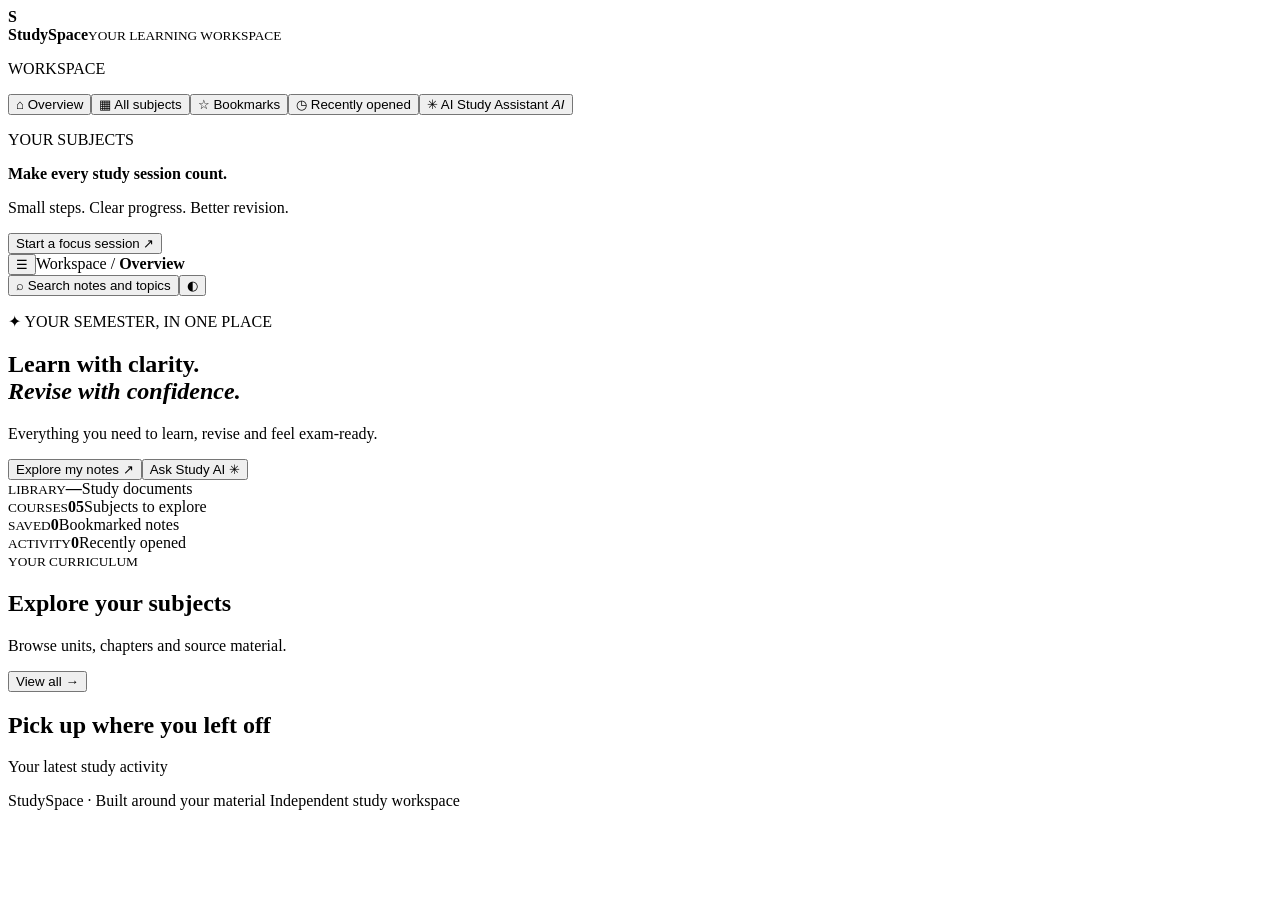
==== index.html @ e9e1cd6d "Add StudySpace responsive app shell" ====
<!doctype html>
<html lang="en"><head><meta charset="utf-8"><meta name="viewport" content="width=device-width,initial-scale=1"><meta name="theme-color" content="#f6f7fb"><meta name="description" content="A focused study space for college notes, revision and AI-assisted learning."><title>StudySpace — Your learning workspace</title><link rel="preconnect" href="https://fonts.googleapis.com"><link href="https://fonts.googleapis.com/css2?family=DM+Sans:wght@400;500;600;700&family=Manrope:wght@400;500;600;700;800&display=swap" rel="stylesheet"><link rel="stylesheet" href="/styles.css"></head><body><aside class="sidebar" id="sidebar"><div class="brand"><b class="logo">S</b><div><strong>StudySpace</strong><small>YOUR LEARNING WORKSPACE</small></div></div><p class="label">WORKSPACE</p><button data-view="home">⌂ Overview</button><button data-view="subjects">▦ All subjects</button><button data-view="bookmarks">☆ Bookmarks</button><button data-view="recent">◷ Recently opened</button><button data-view="assistant">✳ AI Study Assistant <i>AI</i></button><p class="label">YOUR SUBJECTS</p><nav id="subjectNav"></nav><div class="side-bottom"><strong>Make every study session count.</strong><p>Small steps. Clear progress. Better revision.</p><button id="focusStart">Start a focus session ↗</button></div></aside><main><header><button id="menu">☰</button><span>Workspace / <b id="crumb">Overview</b></span><div><button id="searchTrigger">⌕ Search notes and topics</button><button id="theme">◐</button></div></header><div class="wrap"><section id="home"><p class="eyebrow">✦ YOUR SEMESTER, IN ONE PLACE</p><h1>Learn with clarity.<br><em>Revise with confidence.</em></h1><p class="muted">Everything you need to learn, revise and feel exam-ready.</p><div class="hero-actions"><button class="primary" data-view="subjects">Explore my notes ↗</button><button class="secondary" data-view="assistant">Ask Study AI ✳</button></div><div class="stats"><article><small>LIBRARY</small><strong id="docCount">—</strong><span>Study documents</span></article><article><small>COURSES</small><strong>05</strong><span>Subjects to explore</span></article><article><small>SAVED</small><strong id="bookmarkCount">0</strong><span>Bookmarked notes</span></article><article><small>ACTIVITY</small><strong id="recentCount">0</strong><span>Recently opened</span></article></div><div class="section-title"><div><small>YOUR CURRICULUM</small><h2>Explore your subjects</h2><p class="muted">Browse units, chapters and source material.</p></div><button data-view="subjects">View all →</button></div><div class="subjects" id="subjectGrid"></div><div class="section-title"><div><h2>Pick up where you left off</h2><p class="muted">Your latest study activity</p></div></div><div id="recentList" class="docs"></div></section><section id="dynamic" hidden></section><footer>StudySpace · Built around your material <span>Independent study workspace</span></footer></div></main><div id="modal" hidden><div class="modal"><input id="search" placeholder="Search subjects, notes, topics..."><button id="closeModal">Close</button><div id="results"></div></div></div><div id="reader" hidden><div class="reader-top"><b id="readerTitle">Document</b><a id="download" download>Download</a><button id="closeReader">×</button></div><iframe id="pdf" title="PDF reader"></iframe></div><div id="toast"></div><script src="/app.js" defer></script></body></html>
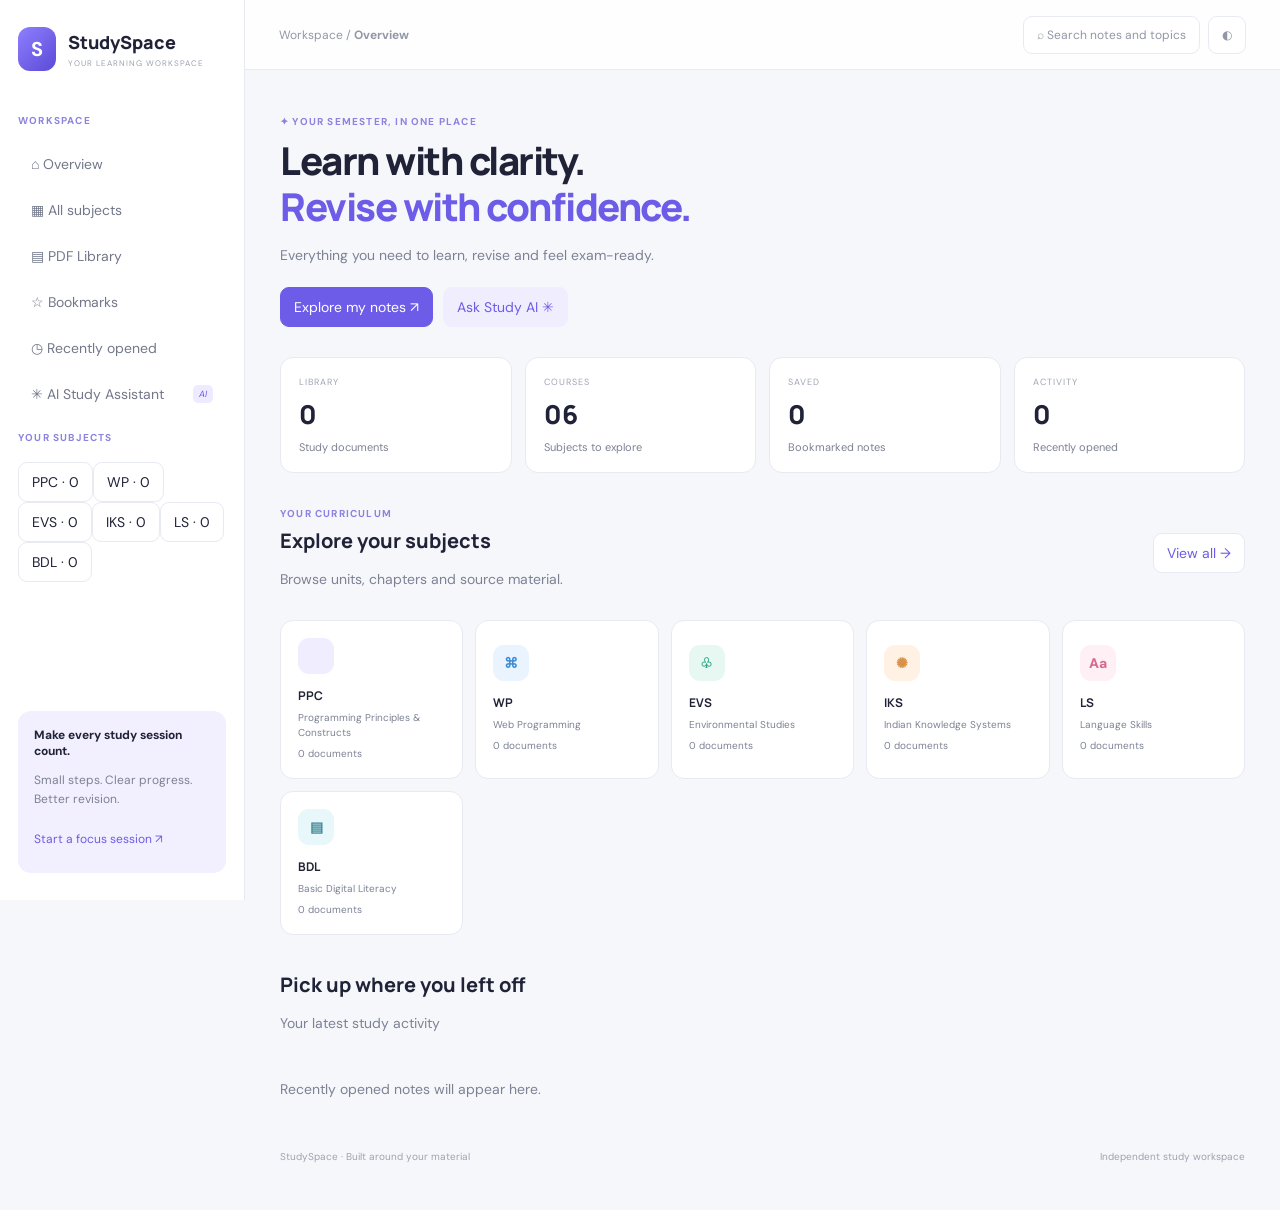
==== commit 2a030a7c: "Add PDF Library and BDL subject count" ====
--- a/index.html
+++ b/index.html
@@ -1,2 +1,2 @@
 <!doctype html>
-<html lang="en"><head><meta charset="utf-8"><meta name="viewport" content="width=device-width,initial-scale=1"><meta name="theme-color" content="#f6f7fb"><meta name="description" content="A focused study space for college notes, revision and AI-assisted learning."><title>StudySpace — Your learning workspace</title><link rel="preconnect" href="https://fonts.googleapis.com"><link href="https://fonts.googleapis.com/css2?family=DM+Sans:wght@400;500;600;700&family=Manrope:wght@400;500;600;700;800&display=swap" rel="stylesheet"><link rel="stylesheet" href="/styles.css"></head><body><aside class="sidebar" id="sidebar"><div class="brand"><b class="logo">S</b><div><strong>StudySpace</strong><small>YOUR LEARNING WORKSPACE</small></div></div><p class="label">WORKSPACE</p><button data-view="home">⌂ Overview</button><button data-view="subjects">▦ All subjects</button><button data-view="bookmarks">☆ Bookmarks</button><button data-view="recent">◷ Recently opened</button><button data-view="assistant">✳ AI Study Assistant <i>AI</i></button><p class="label">YOUR SUBJECTS</p><nav id="subjectNav"></nav><div class="side-bottom"><strong>Make every study session count.</strong><p>Small steps. Clear progress. Better revision.</p><button id="focusStart">Start a focus session ↗</button></div></aside><main><header><button id="menu">☰</button><span>Workspace / <b id="crumb">Overview</b></span><div><button id="searchTrigger">⌕ Search notes and topics</button><button id="theme">◐</button></div></header><div class="wrap"><section id="home"><p class="eyebrow">✦ YOUR SEMESTER, IN ONE PLACE</p><h1>Learn with clarity.<br><em>Revise with confidence.</em></h1><p class="muted">Everything you need to learn, revise and feel exam-ready.</p><div class="hero-actions"><button class="primary" data-view="subjects">Explore my notes ↗</button><button class="secondary" data-view="assistant">Ask Study AI ✳</button></div><div class="stats"><article><small>LIBRARY</small><strong id="docCount">—</strong><span>Study documents</span></article><article><small>COURSES</small><strong>05</strong><span>Subjects to explore</span></article><article><small>SAVED</small><strong id="bookmarkCount">0</strong><span>Bookmarked notes</span></article><article><small>ACTIVITY</small><strong id="recentCount">0</strong><span>Recently opened</span></article></div><div class="section-title"><div><small>YOUR CURRICULUM</small><h2>Explore your subjects</h2><p class="muted">Browse units, chapters and source material.</p></div><button data-view="subjects">View all →</button></div><div class="subjects" id="subjectGrid"></div><div class="section-title"><div><h2>Pick up where you left off</h2><p class="muted">Your latest study activity</p></div></div><div id="recentList" class="docs"></div></section><section id="dynamic" hidden></section><footer>StudySpace · Built around your material <span>Independent study workspace</span></footer></div></main><div id="modal" hidden><div class="modal"><input id="search" placeholder="Search subjects, notes, topics..."><button id="closeModal">Close</button><div id="results"></div></div></div><div id="reader" hidden><div class="reader-top"><b id="readerTitle">Document</b><a id="download" download>Download</a><button id="closeReader">×</button></div><iframe id="pdf" title="PDF reader"></iframe></div><div id="toast"></div><script src="/app.js" defer></script></body></html>+<html lang="en"><head><meta charset="utf-8"><meta name="viewport" content="width=device-width,initial-scale=1"><meta name="theme-color" content="#f6f7fb"><meta name="description" content="A focused study space for college notes, revision and AI-assisted learning."><title>StudySpace — Your learning workspace</title><link rel="preconnect" href="https://fonts.googleapis.com"><link href="https://fonts.googleapis.com/css2?family=DM+Sans:wght@400;500;600;700&family=Manrope:wght@400;500;600;700;800&display=swap" rel="stylesheet"><link rel="stylesheet" href="/styles.css"></head><body><aside class="sidebar" id="sidebar"><div class="brand"><b class="logo">S</b><div><strong>StudySpace</strong><small>YOUR LEARNING WORKSPACE</small></div></div><p class="label">WORKSPACE</p><button data-view="home">⌂ Overview</button><button data-view="subjects">▦ All subjects</button><button data-view="pdfs">▤ PDF Library</button><button data-view="bookmarks">☆ Bookmarks</button><button data-view="recent">◷ Recently opened</button><button data-view="assistant">✳ AI Study Assistant <i>AI</i></button><p class="label">YOUR SUBJECTS</p><nav id="subjectNav"></nav><div class="side-bottom"><strong>Make every study session count.</strong><p>Small steps. Clear progress. Better revision.</p><button id="focusStart">Start a focus session ↗</button></div></aside><main><header><button id="menu">☰</button><span>Workspace / <b id="crumb">Overview</b></span><div><button id="searchTrigger">⌕ Search notes and topics</button><button id="theme">◐</button></div></header><div class="wrap"><section id="home"><p class="eyebrow">✦ YOUR SEMESTER, IN ONE PLACE</p><h1>Learn with clarity.<br><em>Revise with confidence.</em></h1><p class="muted">Everything you need to learn, revise and feel exam-ready.</p><div class="hero-actions"><button class="primary" data-view="subjects">Explore my notes ↗</button><button class="secondary" data-view="assistant">Ask Study AI ✳</button></div><div class="stats"><article><small>LIBRARY</small><strong id="docCount">—</strong><span>Study documents</span></article><article><small>COURSES</small><strong>06</strong><span>Subjects to explore</span></article><article><small>SAVED</small><strong id="bookmarkCount">0</strong><span>Bookmarked notes</span></article><article><small>ACTIVITY</small><strong id="recentCount">0</strong><span>Recently opened</span></article></div><div class="section-title"><div><small>YOUR CURRICULUM</small><h2>Explore your subjects</h2><p class="muted">Browse units, chapters and source material.</p></div><button data-view="subjects">View all →</button></div><div class="subjects" id="subjectGrid"></div><div class="section-title"><div><h2>Pick up where you left off</h2><p class="muted">Your latest study activity</p></div></div><div id="recentList" class="docs"></div></section><section id="dynamic" hidden></section><footer>StudySpace · Built around your material <span>Independent study workspace</span></footer></div></main><div id="modal" hidden><div class="modal"><input id="search" placeholder="Search subjects, notes, topics..."><button id="closeModal">Close</button><div id="results"></div></div></div><div id="reader" hidden><div class="reader-top"><b id="readerTitle">Document</b><a id="download" download>Download</a><button id="closeReader">×</button></div><iframe id="pdf" title="PDF reader"></iframe></div><div id="toast"></div><script src="/app.js" defer></script></body></html>
--- a/styles.css
+++ b/styles.css
@@ -0,0 +1 @@
+:root{--bg:#f6f7fb;--card:#fff;--ink:#202337;--muted:#7c8294;--line:#e8eaf2;--purple:#6d5ce7}*{box-sizing:border-box}body{margin:0;background:var(--bg);color:var(--ink);font:14px "DM Sans",sans-serif}button,input{font:inherit}button{cursor:pointer;border:1px solid var(--line);background:var(--card);color:inherit;border-radius:9px;padding:10px 13px}button:hover{border-color:#bcb3ff;color:var(--purple)}.sidebar{position:fixed;inset:0 auto 0 0;width:245px;background:var(--card);border-right:1px solid var(--line);padding:27px 18px;display:flex;flex-direction:column;gap:8px}.brand{display:flex;gap:12px;align-items:center;margin-bottom:25px}.brand strong{font:800 18px Manrope}.brand small{display:block;color:#9da2b1;font-size:8px;letter-spacing:1px;margin-top:4px}.logo{background:linear-gradient(135deg,#8e80ff,#5b4ad6);color:#fff;border-radius:12px;padding:9px 13px;font-size:20px}.label,.eyebrow,.section-title small{color:#8c82df;font-size:10px;font-weight:700;letter-spacing:1.2px}.sidebar>button{text-align:left;border:0;color:#72788a;background:transparent}.sidebar>button:hover{background:#f1eeff}.sidebar i{float:right;background:#eeeaff;color:#6d5ce7;padding:3px 6px;border-radius:5px;font-size:9px}.side-bottom{margin-top:auto;background:#f2efff;padding:16px;border-radius:13px;font-size:12px}.side-bottom p,.muted{color:var(--muted);line-height:1.6}.side-bottom button{background:transparent;color:var(--purple);border:0;padding-left:0}main{margin-left:245px}header{height:70px;background:#ffffffdf;backdrop-filter:blur(14px);border-bottom:1px solid var(--line);display:flex;align-items:center;justify-content:space-between;padding:0 34px;position:sticky;top:0;z-index:4;color:#9297a7;font-size:12px}header>div{display:flex;gap:8px}.wrap{max-width:1300px;margin:auto;padding:35px}h1{font:800 clamp(28px,3vw,39px)/1.2 Manrope;letter-spacing:-1.5px;margin:10px 0}h1 em{font-style:normal;color:var(--purple)}.hero-actions{display:flex;gap:10px;margin:20px 0 30px}.primary{background:var(--purple);color:#fff;border-color:var(--purple)}.secondary{color:var(--purple);background:#f0edff;border-color:#f0edff}.stats{display:grid;grid-template-columns:repeat(4,1fr);gap:13px;margin:30px 0}.stats article{background:var(--card);border:1px solid var(--line);border-radius:13px;padding:18px;display:grid;gap:8px}.stats small{color:#a0a5b4;font-size:9px;letter-spacing:1px}.stats strong{font:800 26px Manrope}.stats span{color:var(--muted);font-size:11px}.section-title{display:flex;justify-content:space-between;align-items:center;margin:30px 0 16px}.section-title h2{font:750 20px Manrope;margin:6px 0}.subjects{display:grid;grid-template-columns:repeat(5,minmax(0,1fr));gap:12px}.subject-card{background:var(--card);border:1px solid var(--line);border-radius:13px;text-align:left;padding:17px;min-height:140px;transition:.2s}.subject-card:hover{transform:translateY(-3px);box-shadow:0 10px 24px #443b8610}.subject-symbol{width:36px;height:36px;border-radius:11px;background:var(--soft);color:var(--accent);display:grid;place-items:center;margin-bottom:13px;font-weight:800}.subject-card strong,.doc-row strong{display:block;font:700 12px Manrope}.subject-card small,.doc-row small{display:block;color:var(--muted);font-size:10px;line-height:1.5;margin-top:6px}.docs{display:grid;gap:9px}.doc-row{display:flex;align-items:center;gap:12px;background:var(--card);border:1px solid var(--line);padding:13px;border-radius:10px}.doc-icon{background:#fff0ef;color:#e46b6b;border-radius:8px;padding:10px;font-size:10px;font-weight:800}.doc-main{flex:1;min-width:0}.section-title button{color:var(--purple)}.view-title{font:800 28px Manrope}.toolbar{margin:15px 0}.toolbar input{width:min(500px,100%);padding:12px;border:1px solid var(--line);border-radius:9px}.empty{background:var(--card);padding:35px;border:1px dashed #d8d9e7;border-radius:13px;text-align:center;color:var(--muted)}footer{display:flex;justify-content:space-between;color:#9da2b0;font-size:10px;margin-top:35px;padding-bottom:12px}#modal{position:fixed;inset:0;background:#10132288;z-index:10;padding:10vh 15px}.modal{background:var(--card);max-width:650px;margin:auto;padding:16px;border-radius:14px;max-height:75vh;overflow:auto}.modal input{width:70%;padding:12px;border:1px solid var(--line);border-radius:8px}#reader{position:fixed;inset:3vh 3vw;background:var(--card);z-index:12;border-radius:12px;overflow:hidden;display:flex;flex-direction:column}#reader iframe{flex:1;border:0}.reader-top{display:flex;gap:15px;align-items:center;padding:12px}.reader-top b{flex:1}.reader-top a{color:var(--purple)}#toast{position:fixed;bottom:20px;left:50%;transform:translateX(-50%);background:#24263a;color:#fff;padding:12px 16px;border-radius:9px;display:none;z-index:20}body.dark{--bg:#121421;--card:#1b1e2d;--ink:#f2f2fa;--muted:#a0a5ba;--line:#2d3044}body.dark header{background:#1b1e2ddd}body.dark .side-bottom{background:#292542}body.dark .subject-card,body.dark .stats article{background:var(--card)}[hidden]{display:none!important}#menu{display:none}@media(max-width:1100px){.subjects{grid-template-columns:repeat(3,1fr)}.wrap{padding:25px}.sidebar{width:220px}main{margin-left:220px}}@media(max-width:760px){.sidebar{transform:translateX(-100%);z-index:8;transition:.2s;box-shadow:0 0 40px #0002}.sidebar.open{transform:translateX(0)}main{margin-left:0}#menu{display:block}header{padding:0 13px;height:60px}.wrap{padding:22px 15px}.stats{grid-template-columns:repeat(2,1fr)}.subjects{grid-template-columns:repeat(2,minmax(0,1fr))}header button{padding:8px;font-size:11px}footer{gap:8px;flex-direction:column}}@media(max-width:400px){.subjects{gap:8px}.subject-card{padding:12px}h1{font-size:28px}}
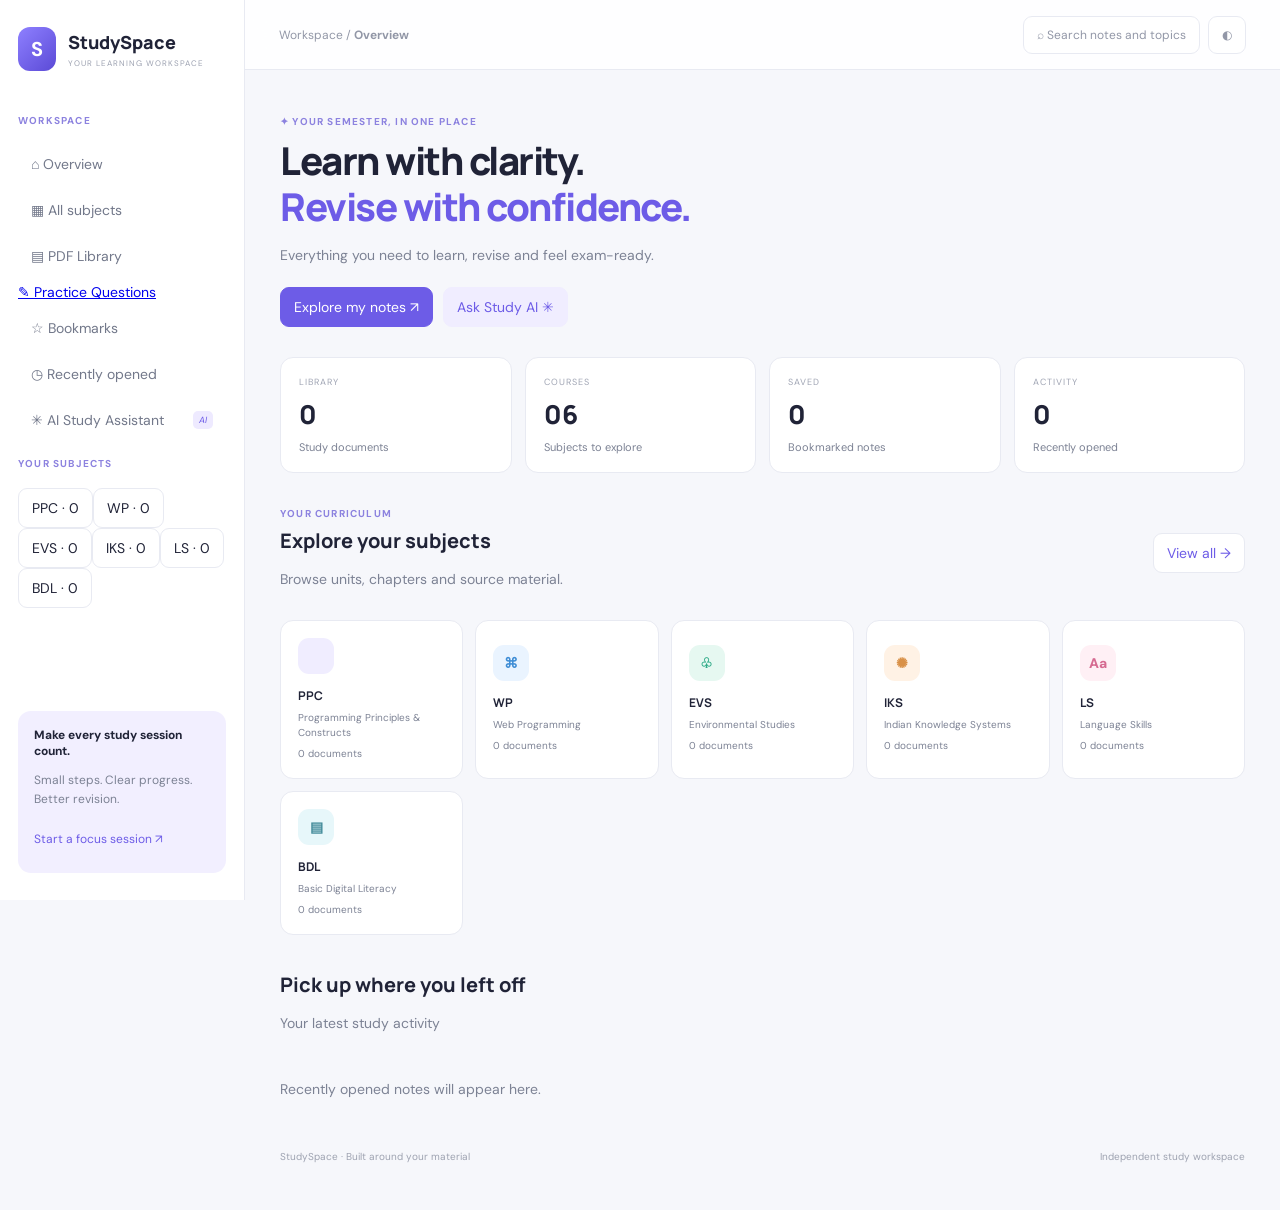
==== commit f41fa944: "Link StudySpace practice workspace" ====
--- a/index.html
+++ b/index.html
@@ -1,2 +1,2 @@
 <!doctype html>
-<html lang="en"><head><meta charset="utf-8"><meta name="viewport" content="width=device-width,initial-scale=1"><meta name="theme-color" content="#f6f7fb"><meta name="description" content="A focused study space for college notes, revision and AI-assisted learning."><title>StudySpace — Your learning workspace</title><link rel="preconnect" href="https://fonts.googleapis.com"><link href="https://fonts.googleapis.com/css2?family=DM+Sans:wght@400;500;600;700&family=Manrope:wght@400;500;600;700;800&display=swap" rel="stylesheet"><link rel="stylesheet" href="/styles.css"></head><body><aside class="sidebar" id="sidebar"><div class="brand"><b class="logo">S</b><div><strong>StudySpace</strong><small>YOUR LEARNING WORKSPACE</small></div></div><p class="label">WORKSPACE</p><button data-view="home">⌂ Overview</button><button data-view="subjects">▦ All subjects</button><button data-view="pdfs">▤ PDF Library</button><button data-view="bookmarks">☆ Bookmarks</button><button data-view="recent">◷ Recently opened</button><button data-view="assistant">✳ AI Study Assistant <i>AI</i></button><p class="label">YOUR SUBJECTS</p><nav id="subjectNav"></nav><div class="side-bottom"><strong>Make every study session count.</strong><p>Small steps. Clear progress. Better revision.</p><button id="focusStart">Start a focus session ↗</button></div></aside><main><header><button id="menu">☰</button><span>Workspace / <b id="crumb">Overview</b></span><div><button id="searchTrigger">⌕ Search notes and topics</button><button id="theme">◐</button></div></header><div class="wrap"><section id="home"><p class="eyebrow">✦ YOUR SEMESTER, IN ONE PLACE</p><h1>Learn with clarity.<br><em>Revise with confidence.</em></h1><p class="muted">Everything you need to learn, revise and feel exam-ready.</p><div class="hero-actions"><button class="primary" data-view="subjects">Explore my notes ↗</button><button class="secondary" data-view="assistant">Ask Study AI ✳</button></div><div class="stats"><article><small>LIBRARY</small><strong id="docCount">—</strong><span>Study documents</span></article><article><small>COURSES</small><strong>06</strong><span>Subjects to explore</span></article><article><small>SAVED</small><strong id="bookmarkCount">0</strong><span>Bookmarked notes</span></article><article><small>ACTIVITY</small><strong id="recentCount">0</strong><span>Recently opened</span></article></div><div class="section-title"><div><small>YOUR CURRICULUM</small><h2>Explore your subjects</h2><p class="muted">Browse units, chapters and source material.</p></div><button data-view="subjects">View all →</button></div><div class="subjects" id="subjectGrid"></div><div class="section-title"><div><h2>Pick up where you left off</h2><p class="muted">Your latest study activity</p></div></div><div id="recentList" class="docs"></div></section><section id="dynamic" hidden></section><footer>StudySpace · Built around your material <span>Independent study workspace</span></footer></div></main><div id="modal" hidden><div class="modal"><input id="search" placeholder="Search subjects, notes, topics..."><button id="closeModal">Close</button><div id="results"></div></div></div><div id="reader" hidden><div class="reader-top"><b id="readerTitle">Document</b><a id="download" download>Download</a><button id="closeReader">×</button></div><iframe id="pdf" title="PDF reader"></iframe></div><div id="toast"></div><script src="/app.js" defer></script></body></html>+<html lang="en"><head><meta charset="utf-8"><meta name="viewport" content="width=device-width,initial-scale=1"><meta name="theme-color" content="#f6f7fb"><meta name="description" content="A focused study space for college notes, revision and AI-assisted learning."><title>StudySpace — Your learning workspace</title><link rel="preconnect" href="https://fonts.googleapis.com"><link href="https://fonts.googleapis.com/css2?family=DM+Sans:wght@400;500;600;700&family=Manrope:wght@400;500;600;700;800&display=swap" rel="stylesheet"><link rel="stylesheet" href="/styles.css"></head><body><aside class="sidebar" id="sidebar"><div class="brand"><b class="logo">S</b><div><strong>StudySpace</strong><small>YOUR LEARNING WORKSPACE</small></div></div><p class="label">WORKSPACE</p><button data-view="home">⌂ Overview</button><button data-view="subjects">▦ All subjects</button><button data-view="pdfs">▤ PDF Library</button><a class="nav-link" href="/practice.html">✎ Practice Questions</a><button data-view="bookmarks">☆ Bookmarks</button><button data-view="recent">◷ Recently opened</button><button data-view="assistant">✳ AI Study Assistant <i>AI</i></button><p class="label">YOUR SUBJECTS</p><nav id="subjectNav"></nav><div class="side-bottom"><strong>Make every study session count.</strong><p>Small steps. Clear progress. Better revision.</p><button id="focusStart">Start a focus session ↗</button></div></aside><main><header><button id="menu">☰</button><span>Workspace / <b id="crumb">Overview</b></span><div><button id="searchTrigger">⌕ Search notes and topics</button><button id="theme">◐</button></div></header><div class="wrap"><section id="home"><p class="eyebrow">✦ YOUR SEMESTER, IN ONE PLACE</p><h1>Learn with clarity.<br><em>Revise with confidence.</em></h1><p class="muted">Everything you need to learn, revise and feel exam-ready.</p><div class="hero-actions"><button class="primary" data-view="subjects">Explore my notes ↗</button><button class="secondary" data-view="assistant">Ask Study AI ✳</button></div><div class="stats"><article><small>LIBRARY</small><strong id="docCount">—</strong><span>Study documents</span></article><article><small>COURSES</small><strong>06</strong><span>Subjects to explore</span></article><article><small>SAVED</small><strong id="bookmarkCount">0</strong><span>Bookmarked notes</span></article><article><small>ACTIVITY</small><strong id="recentCount">0</strong><span>Recently opened</span></article></div><div class="section-title"><div><small>YOUR CURRICULUM</small><h2>Explore your subjects</h2><p class="muted">Browse units, chapters and source material.</p></div><button data-view="subjects">View all →</button></div><div class="subjects" id="subjectGrid"></div><div class="section-title"><div><h2>Pick up where you left off</h2><p class="muted">Your latest study activity</p></div></div><div id="recentList" class="docs"></div></section><section id="dynamic" hidden></section><footer>StudySpace · Built around your material <span>Independent study workspace</span></footer></div></main><div id="modal" hidden><div class="modal"><input id="search" placeholder="Search subjects, notes, topics..."><button id="closeModal">Close</button><div id="results"></div></div></div><div id="reader" hidden><div class="reader-top"><b id="readerTitle">Document</b><a id="download" download>Download</a><button id="closeReader">×</button></div><iframe id="pdf" title="PDF reader"></iframe></div><div id="toast"></div><script src="/app.js" defer></script></body></html>
